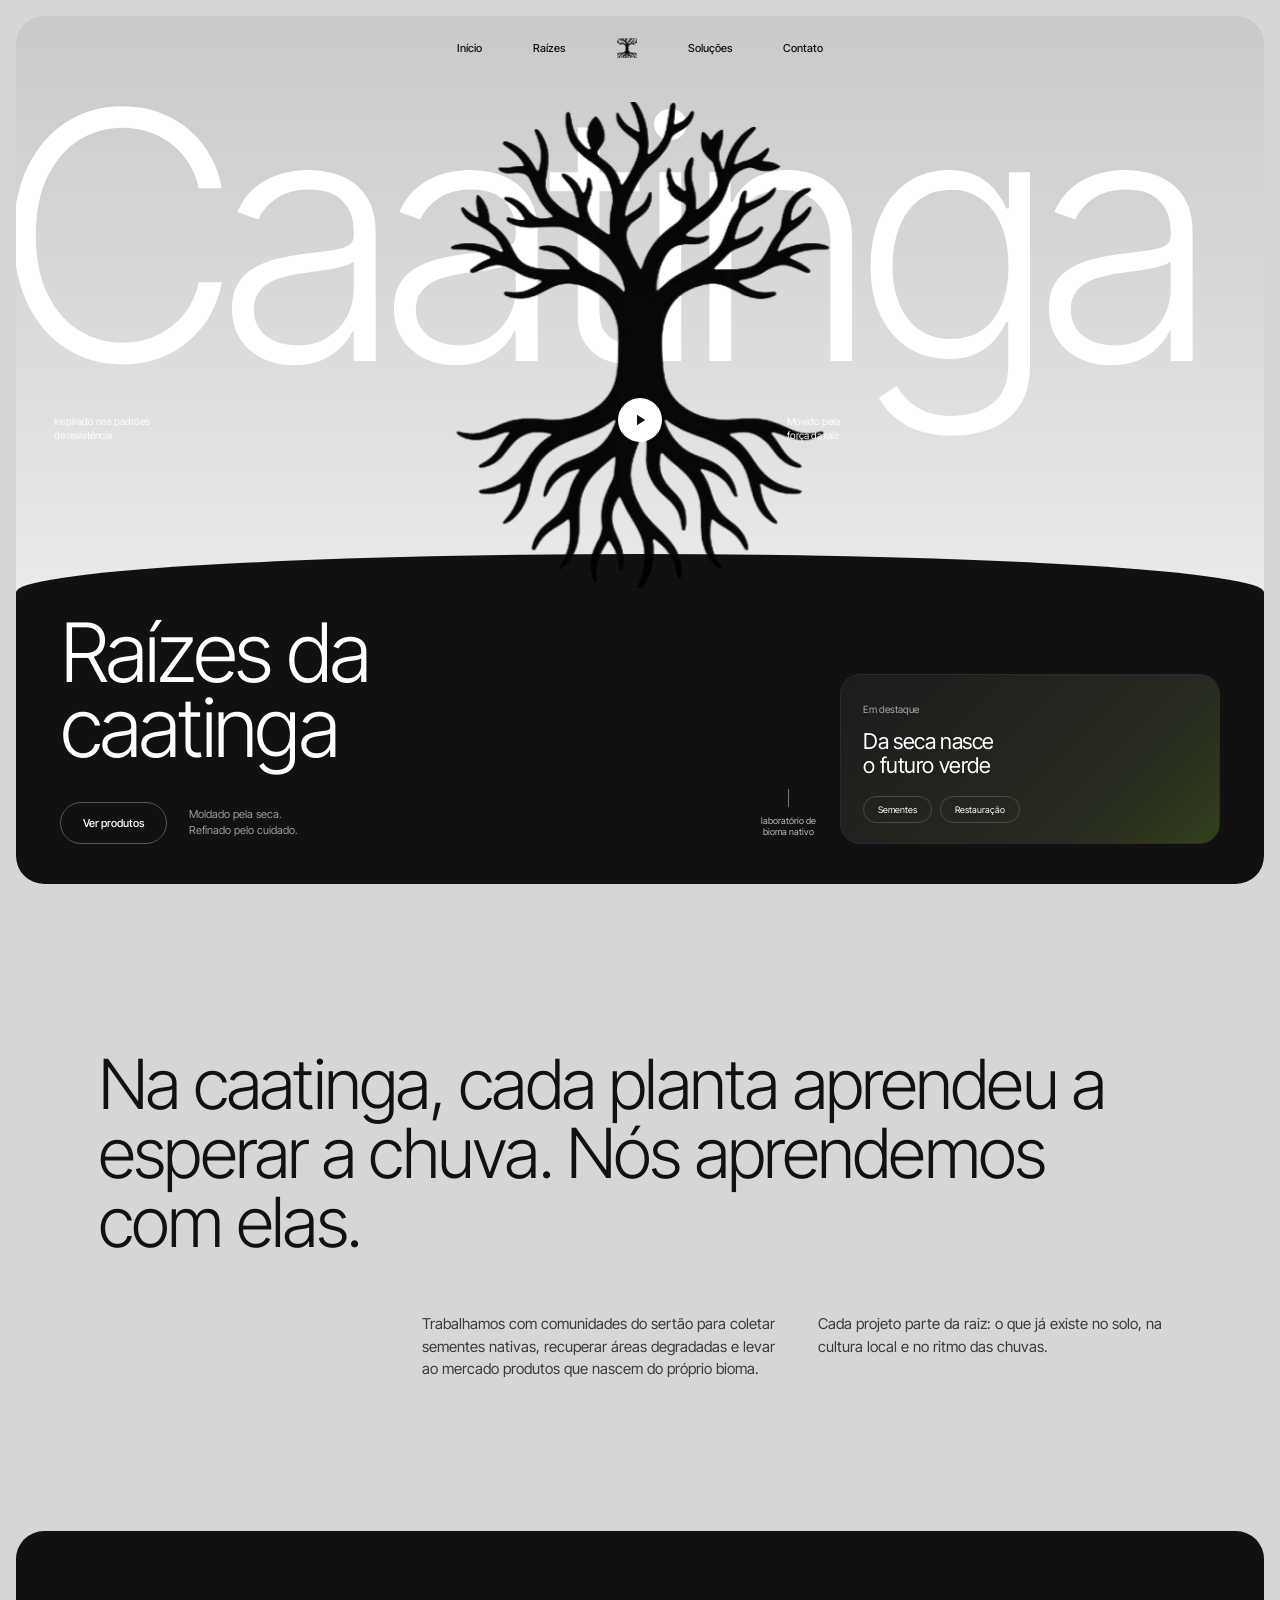
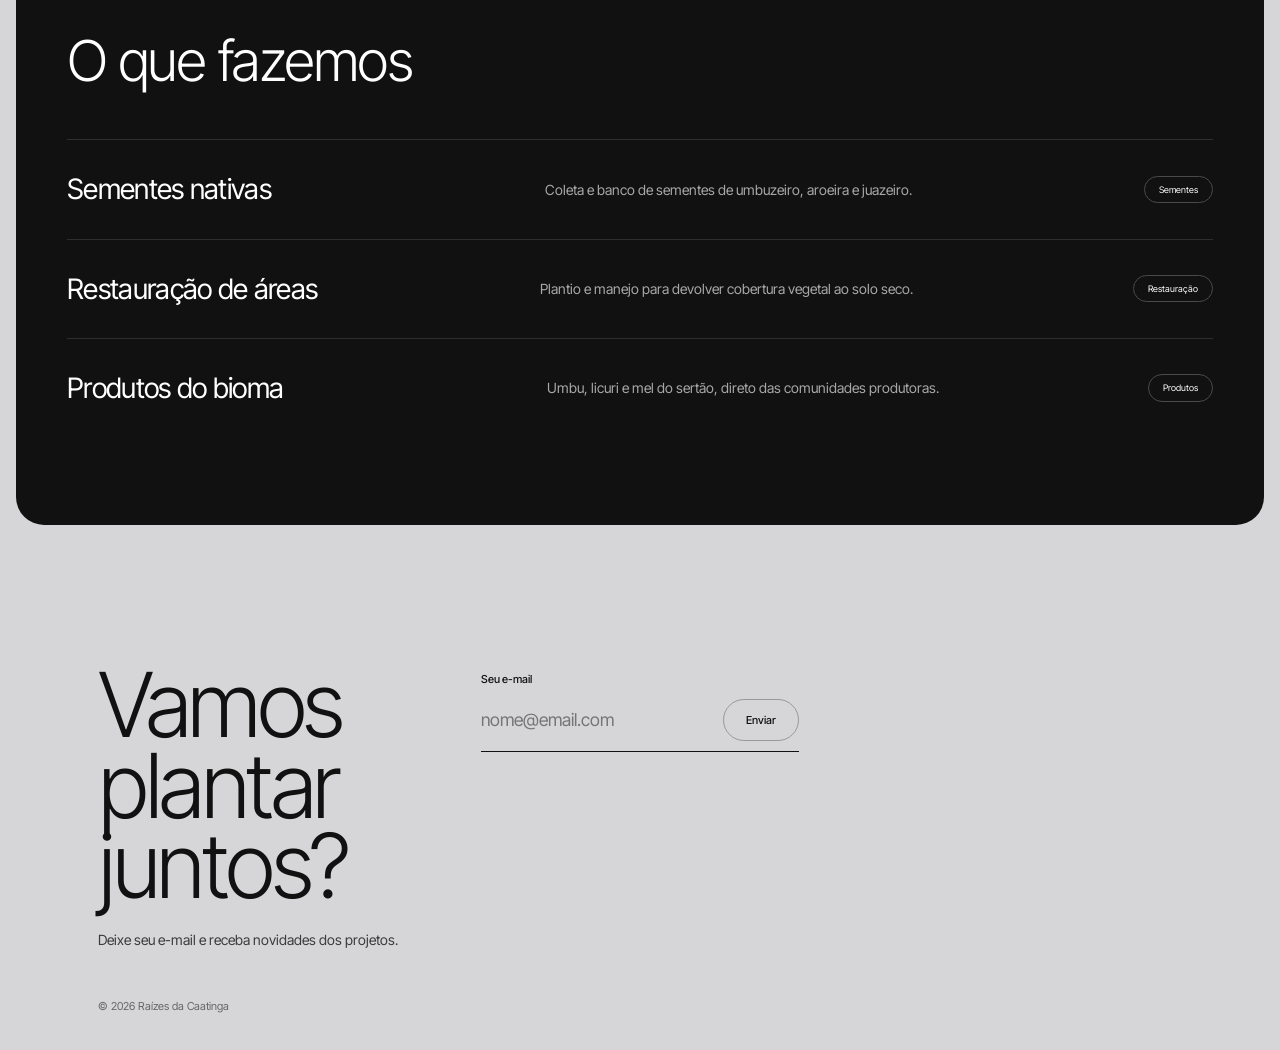
==== index.html @ a7582d6f "Add files via upload" ====
<!DOCTYPE html>
<html lang="pt-BR">
<head>
  <meta charset="UTF-8">
  <meta name="viewport" content="width=device-width, initial-scale=1">
  <title>Raízes da Caatinga</title>
  <meta name="description" content="Sementes, restauração e produtos nativos do único bioma exclusivamente brasileiro.">
  <link rel="preconnect" href="https://fonts.googleapis.com">
  <link rel="preconnect" href="https://fonts.gstatic.com" crossorigin>
  <link href="https://fonts.googleapis.com/css2?family=Inter+Tight:wght@300;400;500&display=swap" rel="stylesheet">
  <link rel="stylesheet" href="style.css">
</head>
<body>

<header class="hero" id="inicio">
  <nav class="nav" aria-label="Principal">
    <a href="#inicio">Início</a>
    <a href="#sobre">Raízes</a>
    <a href="#inicio" class="nav-logo" aria-label="Raízes da Caatinga"><span></span></a>
    <a href="#solucoes">Soluções</a>
    <a href="#contato">Contato</a>
  </nav>

  <h1 class="giant" aria-label="Caatinga">Caatinga</h1>

  <div class="tree" role="img" aria-label="Logo: árvore com raízes"></div>

  <p class="cap cap-l">Inspirado nos padrões<br>de resistência</p>
  <p class="cap cap-r">Movido pela<br>força da raiz</p>
  <a href="#sobre" class="play" aria-label="Conhecer a história"><svg viewBox="0 0 24 24" width="18" height="18"><path d="M8 5v14l11-7z" fill="#111"/></svg></a>

  <div class="panel">
    <div class="panel-main">
      <h2>Raízes da<br>caatinga</h2>
      <a href="#solucoes" class="pill">Ver produtos</a>
      <p class="sub">Moldado pela seca.<br>Refinado pelo cuidado.</p>
    </div>
    <p class="mini">laboratório de<br>bioma nativo</p>
    <aside class="card">
      <small>Em destaque</small>
      <p>Da seca nasce<br>o futuro verde</p>
      <div class="tags"><span>Sementes</span><span>Restauração</span></div>
    </aside>
  </div>
</header>

<main>
  <section class="sobre" id="sobre">
    <p class="statement">Na caatinga, cada planta aprendeu a esperar a chuva. Nós aprendemos com elas.</p>
    <div class="cols">
      <p>Trabalhamos com comunidades do sertão para coletar sementes nativas, recuperar áreas degradadas e levar ao mercado produtos que nascem do próprio bioma.</p>
      <p>Cada projeto parte da raiz: o que já existe no solo, na cultura local e no ritmo das chuvas.</p>
    </div>
  </section>

  <section class="solucoes" id="solucoes">
    <h2>O que fazemos</h2>
    <ul>
      <li><h3>Sementes nativas</h3><p>Coleta e banco de sementes de umbuzeiro, aroeira e juazeiro.</p><span>Sementes</span></li>
      <li><h3>Restauração de áreas</h3><p>Plantio e manejo para devolver cobertura vegetal ao solo seco.</p><span>Restauração</span></li>
      <li><h3>Produtos do bioma</h3><p>Umbu, licuri e mel do sertão, direto das comunidades produtoras.</p><span>Produtos</span></li>
    </ul>
  </section>
</main>

<footer class="contato" id="contato">
  <div>
    <h2>Vamos plantar<br>juntos?</h2>
    <p>Deixe seu e-mail e receba novidades dos projetos.</p>
  </div>
  <form id="form" novalidate>
    <label for="email">Seu e-mail</label>
    <div class="field">
      <input id="email" type="email" placeholder="nome@email.com" required>
      <button class="pill pill-light" type="submit">Enviar</button>
    </div>
    <p id="msg" role="status" aria-live="polite"></p>
  </form>
  <small>© 2026 Raízes da Caatinga</small>
</footer>

<script src="script.js"></script>
</body>
</html>
---- style.css ----
:root{
  --bg:#d6d6d8;
  --paper:#ececed;
  --ink:#111;
  --white:#fff;
  --moss:#7da63a;
  --sand:#b8a07e;
  --panel:clamp(250px,38svh,330px);
  --font:"Inter Tight","Helvetica Neue",Helvetica,Arial,sans-serif;
}
*{box-sizing:border-box;margin:0;padding:0}
html{scroll-behavior:smooth}
body{font-family:var(--font);background:var(--bg);color:var(--ink);font-weight:400;line-height:1.5;-webkit-font-smoothing:antialiased}
a{color:inherit;text-decoration:none}
ul{list-style:none}
:focus-visible{outline:2px solid var(--moss);outline-offset:3px}

/* ---------- HERO ---------- */
.hero{
  position:relative;overflow:hidden;
  margin:16px;border-radius:28px;
  min-height:calc(100svh - 32px);min-height:max(640px,calc(100svh - 32px));
  background:linear-gradient(180deg,#c9c9cb 0%,#ececed 70%);
  isolation:isolate;
}
.nav{
  position:absolute;top:22px;left:0;right:0;z-index:5;
  display:flex;justify-content:center;align-items:center;gap:clamp(18px,4vw,56px);
  font-size:11px;font-weight:500;
}
.nav a:hover{opacity:.6}
.nav-logo span{display:block;width:20px;height:20px;background:url("logo.png") center/330% no-repeat}

.giant{
  position:absolute;z-index:1;left:-1.5vw;top:clamp(48px,9svh,100px);
  font-size:clamp(6.5rem,27vw,26rem);font-weight:300;letter-spacing:-.055em;line-height:.8;
  color:var(--white);white-space:nowrap;will-change:transform;
}

/* Logo recortada: as raízes afundam no painel escuro */
.tree{
  position:absolute;z-index:3;left:50%;transform:translateX(-50%);
  bottom:calc(var(--panel) - 34px);
  height:clamp(280px,54svh,540px);aspect-ratio:1/1.22;
  background:url("logo.png") center/252% no-repeat;
  mix-blend-mode:multiply;
}

.cap{position:absolute;z-index:4;font-size:10px;line-height:1.35;color:var(--white);top:46%;max-width:150px}
.cap-l{left:clamp(16px,3vw,40px)}
.cap-r{right:34%;text-align:left}
.play{
  position:absolute;z-index:5;top:44%;left:50%;transform:translateX(-50%);
  width:44px;height:44px;border-radius:50%;background:var(--white);
  display:grid;place-items:center;transition:transform .25s;
}
.play:hover{transform:translateX(-50%) scale(1.1)}

.panel{
 position:absolute;z-index:2;left:0;right:0;bottom:0;height:var(--panel);
  background:var(--ink);color:var(--white);
  border-radius:60% 60% 0 0 / 46px 46px 0 0;
  padding:clamp(26px,5vh,48px) clamp(20px,3.4vw,48px) clamp(20px,3.4vw,40px);
  display:grid;grid-template-columns:1fr auto auto;align-items:end;gap:24px;
}
.panel > *{position:relative;z-index:4}
.panel h2{font-size:clamp(2.6rem,6.4vw,5.6rem);font-weight:300;letter-spacing:-.045em;line-height:.92;margin-bottom:22px}
.panel-main{display:flex;flex-wrap:wrap;align-items:center;gap:14px 22px}
.panel-main h2{flex-basis:100%}
.sub{font-size:11px;color:#9c9c9c;line-height:1.4}
.mini{font-size:9px;color:#bdbdbd;text-align:center;line-height:1.3;padding-bottom:6px;position:relative}
.mini::before{content:"";display:block;width:1px;height:18px;background:#777;margin:0 auto 8px}

.pill{
  display:inline-block;border:1px solid #555;border-radius:999px;
  padding:12px 22px;font-size:11px;font-weight:500;color:var(--white);
  transition:background .25s,color .25s;background:transparent;cursor:pointer;font-family:inherit;
}
.pill:hover{background:var(--white);color:var(--ink)}
.pill-light{border-color:#999;color:var(--ink)}
.pill-light:hover{background:var(--ink);color:var(--white)}

.card{
  width:clamp(250px,30vw,380px);border-radius:20px;padding:20px 22px;
  background:linear-gradient(135deg,#1c1c1c,#262a1f 70%,#33401f);
  border:1px solid #2a2a2a;
}
.card small{font-size:10px;color:#a8a8a8}
.card p{font-size:clamp(1.15rem,1.7vw,1.5rem);font-weight:400;line-height:1.12;letter-spacing:-.02em;margin:10px 0 18px}
.tags{display:flex;gap:8px;flex-wrap:wrap}
.tags span{font-size:9px;border:1px solid #4a4a4a;border-radius:999px;padding:6px 14px}

/* ---------- SOBRE ---------- */
.sobre{max-width:1180px;margin:0 auto;padding:clamp(72px,12vw,150px) clamp(20px,4vw,48px)}
.statement{font-size:clamp(2rem,5.4vw,4.6rem);font-weight:300;letter-spacing:-.04em;line-height:1;max-width:16em}
.cols{display:grid;grid-template-columns:repeat(auto-fit,minmax(260px,1fr));gap:32px;margin-top:56px;max-width:760px;margin-left:auto}
.cols p{font-size:15px;color:#3b3b3b;max-width:34em}

/* ---------- SOLUÇÕES ---------- */
.solucoes{
  margin:0 16px;border-radius:28px;background:var(--ink);color:var(--white);
  padding:clamp(40px,7vw,88px) clamp(20px,4vw,56px);
}
.solucoes h2{font-size:clamp(2rem,4.4vw,3.6rem);font-weight:300;letter-spacing:-.04em;margin-bottom:36px}
.solucoes li{
  display:grid;grid-template-columns:1.1fr 1.4fr auto;gap:12px 32px;align-items:center;
  padding:28px 0;border-top:1px solid #2e2e2e;transition:padding-left .3s;
}
.solucoes li:hover{padding-left:12px}
.solucoes h3{font-size:clamp(1.3rem,2.2vw,1.9rem);font-weight:400;letter-spacing:-.025em}
.solucoes p{font-size:14px;color:#a8a8a8;max-width:32em}
.solucoes li span{font-size:9px;border:1px solid #4a4a4a;border-radius:999px;padding:6px 14px;justify-self:end}

/* ---------- CONTATO ---------- */
.contato{
  max-width:1180px;margin:0 auto;padding:clamp(72px,11vw,140px) clamp(20px,4vw,48px) 36px;
  display:grid;grid-template-columns:repeat(auto-fit,minmax(280px,1fr));gap:48px 64px;
}
.contato h2{font-size:clamp(2.6rem,7vw,6rem);font-weight:300;letter-spacing:-.05em;line-height:.9}
.contato > div p{margin-top:22px;font-size:14px;color:#3b3b3b}
.contato label{font-size:11px;font-weight:500}
.field{display:flex;gap:10px;margin-top:10px;border-bottom:1px solid var(--ink);padding-bottom:10px}
.field input{flex:1;min-width:0;border:0;background:transparent;font:inherit;font-size:1.1rem;padding:8px 0}
.field input:focus{outline:none}
.field:focus-within{border-color:var(--moss)}
#msg{font-size:12px;margin-top:12px;min-height:1.5em}
#msg.erro{color:#a33}
#msg.ok{color:#4b6d17}
.contato small{grid-column:1/-1;font-size:11px;color:#666}

/* ---------- ENTRADA (um único momento) ---------- */
.giant,.tree{animation:rise 1.1s cubic-bezier(.2,.7,.2,1) both}
.tree{animation-name:grow;animation-delay:.15s}
@keyframes rise{from{opacity:0;transform:translateY(40px)}}
@keyframes grow{from{opacity:0;transform:translateX(-50%) translateY(30px)}}

/* ---------- RESPONSIVO ---------- */
@media (max-width:900px){
  .panel{grid-template-columns:1fr;align-content:end;height:auto;min-height:var(--panel);border-radius:40px 40px 0 0}
  .mini,.cap-r{display:none}
  .card{width:100%}
  .tree{bottom:calc(var(--panel) + 120px);height:clamp(240px,40svh,380px)}
  .hero{min-height:max(820px,calc(100svh - 32px))}
  .solucoes li{grid-template-columns:1fr}
  .solucoes li span{justify-self:start}
}
@media (prefers-reduced-motion:reduce){
  html{scroll-behavior:auto}
  .giant,.tree{animation:none}
}
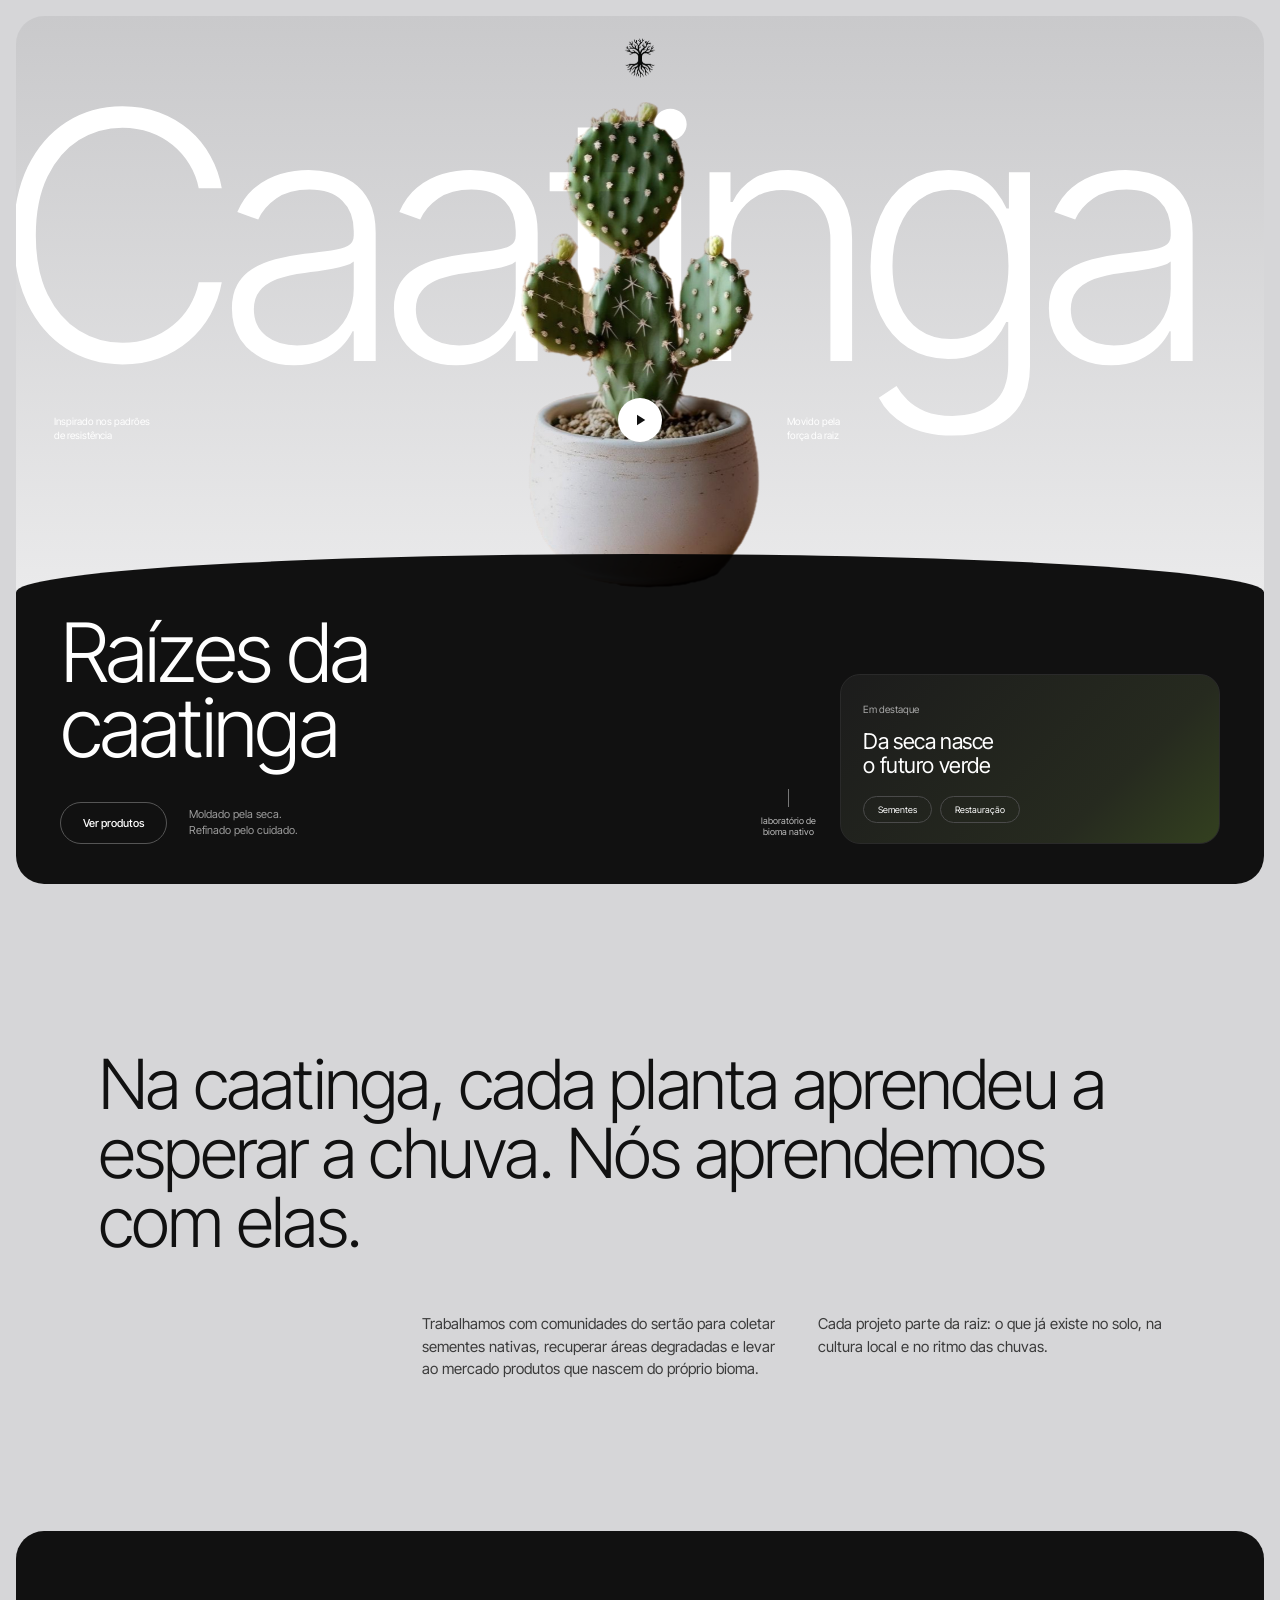
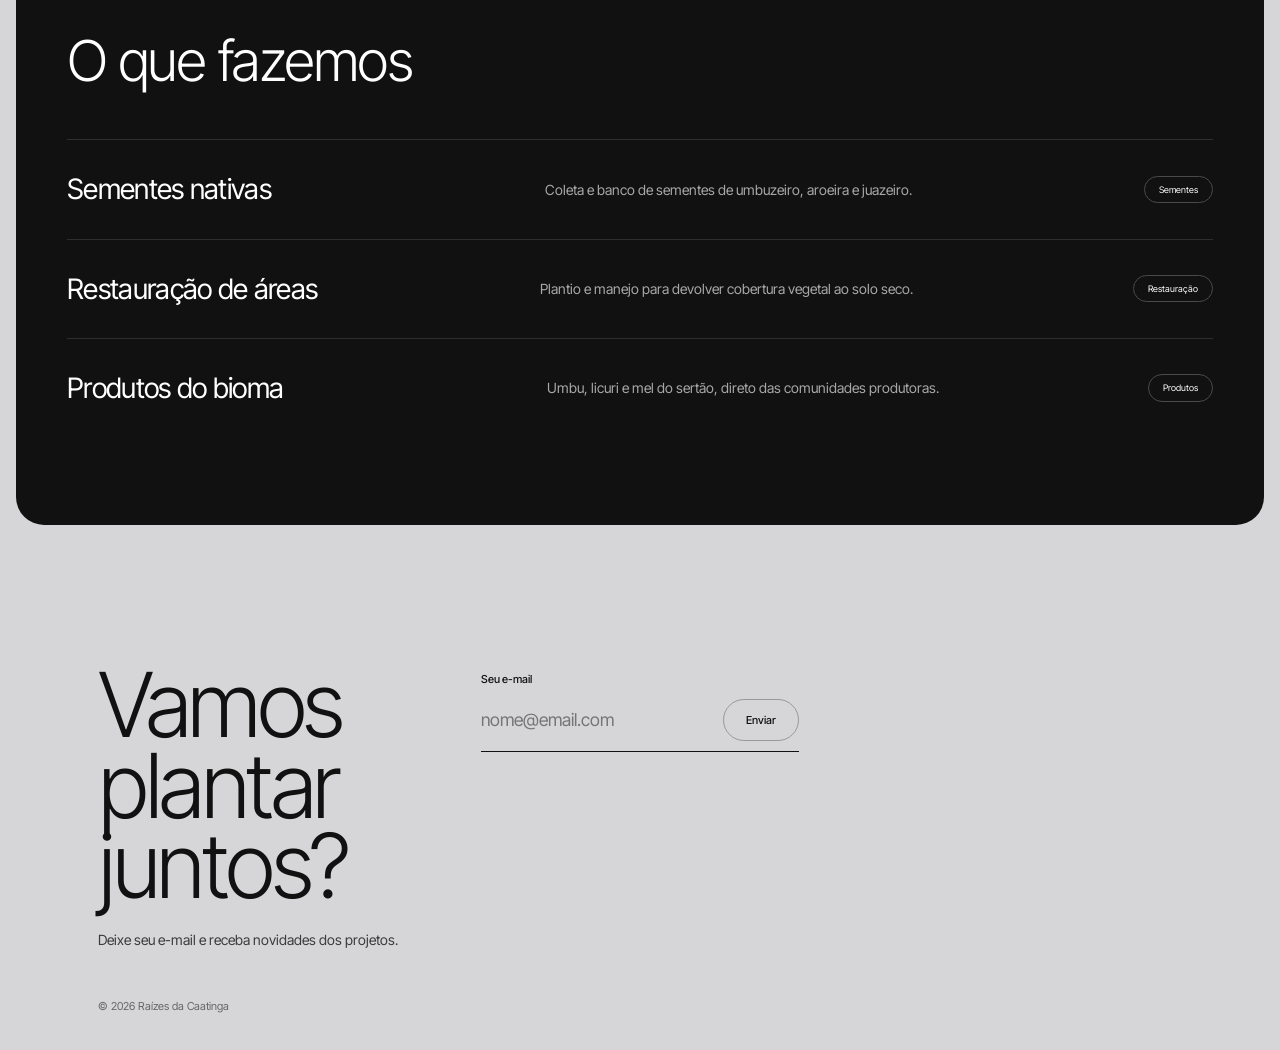
==== commit 65dd6d91: "Add files via upload" ====
--- a/index.html
+++ b/index.html
@@ -14,11 +14,9 @@
 
 <header class="hero" id="inicio">
   <nav class="nav" aria-label="Principal">
-    <a href="#inicio">Início</a>
-    <a href="#sobre">Raízes</a>
+    
     <a href="#inicio" class="nav-logo" aria-label="Raízes da Caatinga"><span></span></a>
-    <a href="#solucoes">Soluções</a>
-    <a href="#contato">Contato</a>
+    
   </nav>
 
   <h1 class="giant" aria-label="Caatinga">Caatinga</h1>
--- a/style.css
+++ b/style.css
@@ -29,7 +29,7 @@
   font-size:11px;font-weight:500;
 }
 .nav a:hover{opacity:.6}
-.nav-logo span{display:block;width:20px;height:20px;background:url("logo.png") center/330% no-repeat}
+.nav-logo span{display:block;width:40px;height:40px;background:url("logo.png") center/200% no-repeat}
 
 .giant{
   position:absolute;z-index:1;left:-1.5vw;top:clamp(48px,9svh,100px);
@@ -42,7 +42,7 @@
   position:absolute;z-index:3;left:50%;transform:translateX(-50%);
   bottom:calc(var(--panel) - 34px);
   height:clamp(280px,54svh,540px);aspect-ratio:1/1.22;
-  background:url("logo.png") center/252% no-repeat;
+  background:url("cactus.png") center/60% no-repeat;
   mix-blend-mode:multiply;
 }
 
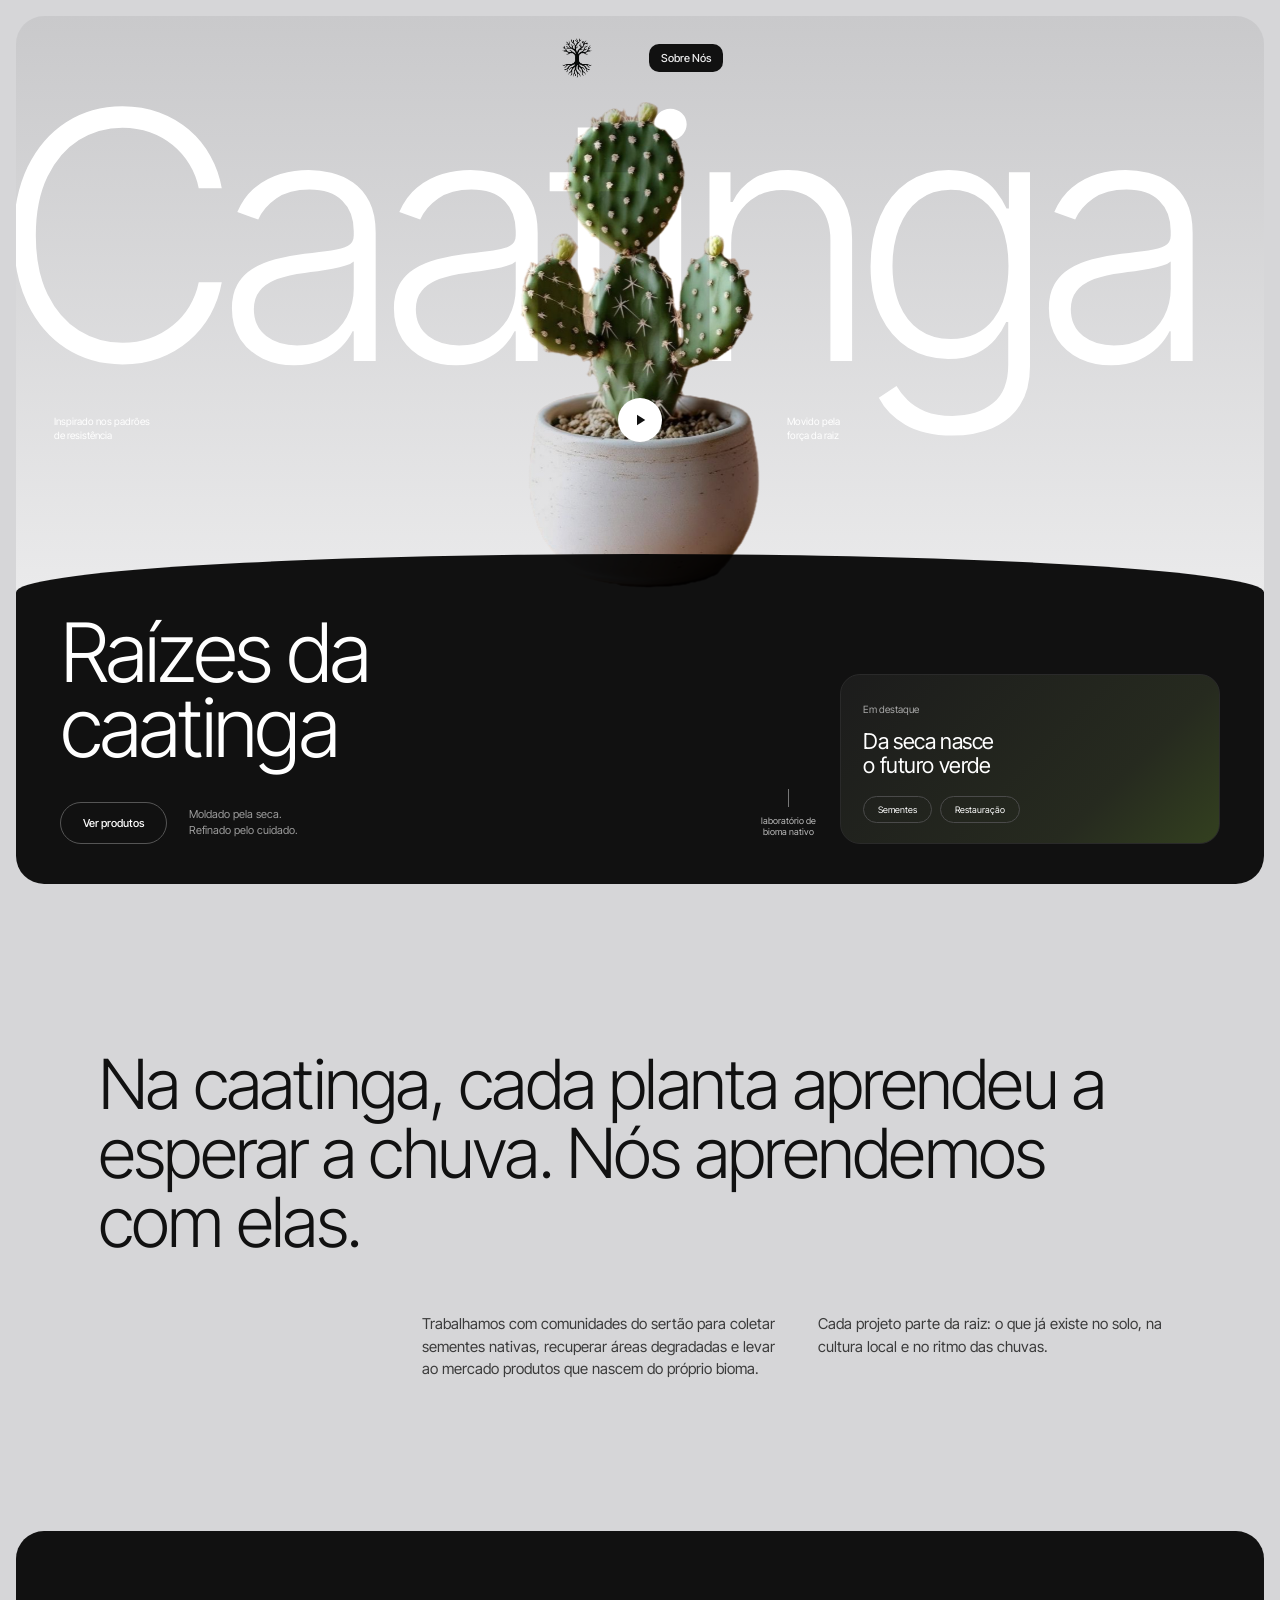
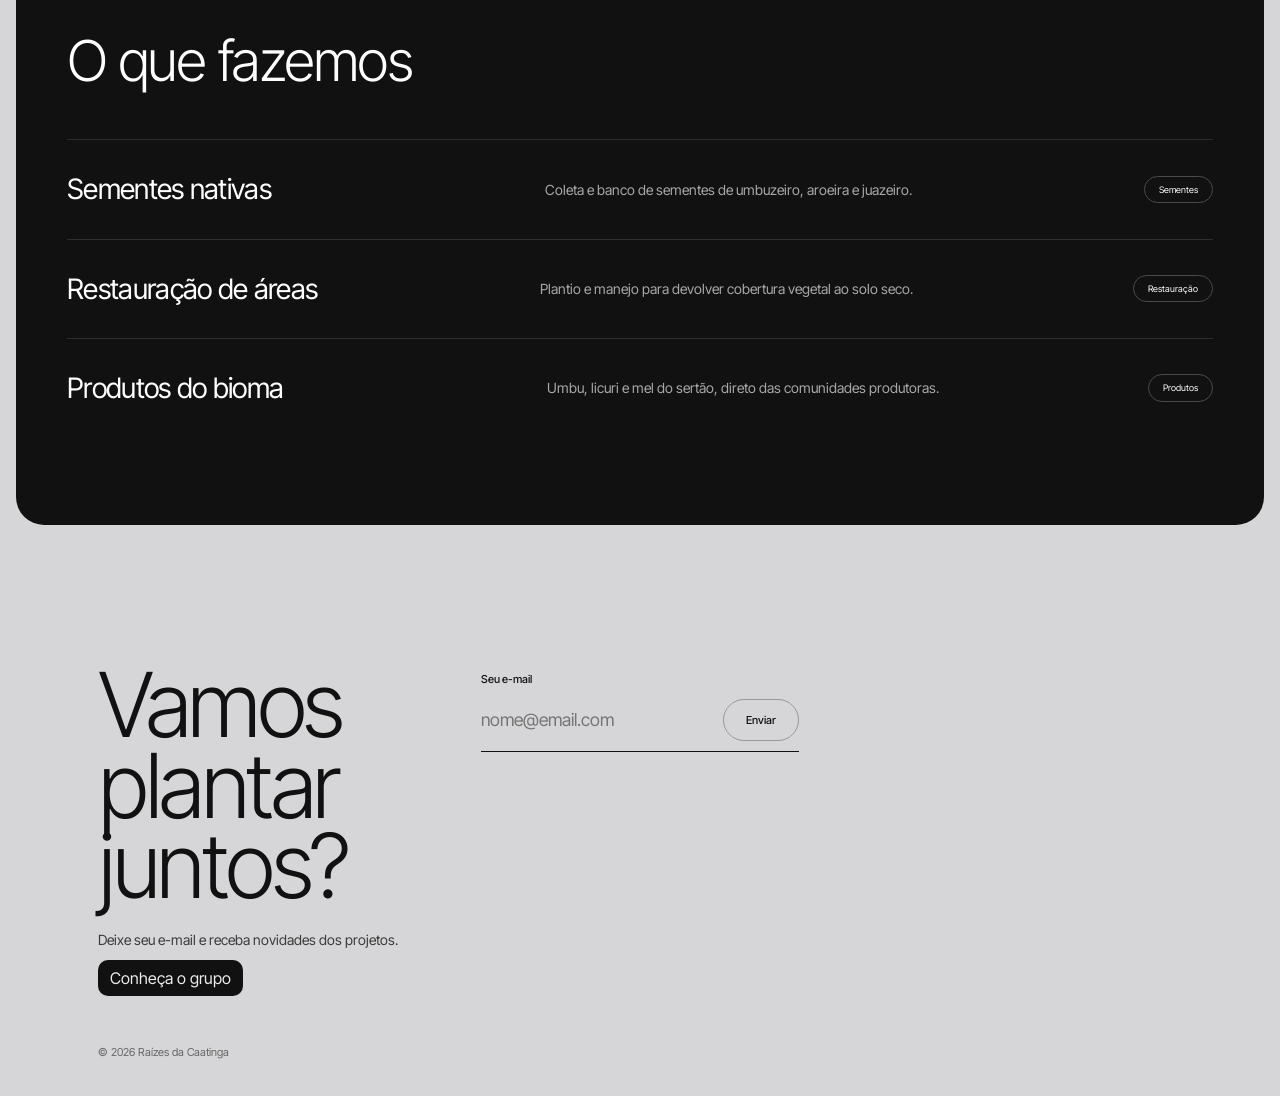
==== commit 7bc1d0bf: "Add files via upload" ====
--- a/index.html
+++ b/index.html
@@ -16,6 +16,7 @@
   <nav class="nav" aria-label="Principal">
     
     <a href="#inicio" class="nav-logo" aria-label="Raízes da Caatinga"><span></span></a>
+    <a href="caminhada.html" class="about">Sobre Nós</a>
     
   </nav>
 
@@ -65,6 +66,7 @@
   <div>
     <h2>Vamos plantar<br>juntos?</h2>
     <p>Deixe seu e-mail e receba novidades dos projetos.</p>
+    <a href="caminhada.html" class="about biggest">Conheça o grupo</a>
   </div>
   <form id="form" novalidate>
     <label for="email">Seu e-mail</label>
--- a/style.css
+++ b/style.css
@@ -148,3 +148,16 @@
   html{scroll-behavior:auto}
   .giant,.tree{animation:none}
 }
+
+
+.about{
+    border-radius: 10px;
+    color: var(--paper);
+    background-color: var(--ink);
+    padding: 6px 12px;
+    
+}
+.biggest{
+    margin-top: 10px;
+    display: inline-block;
+}
